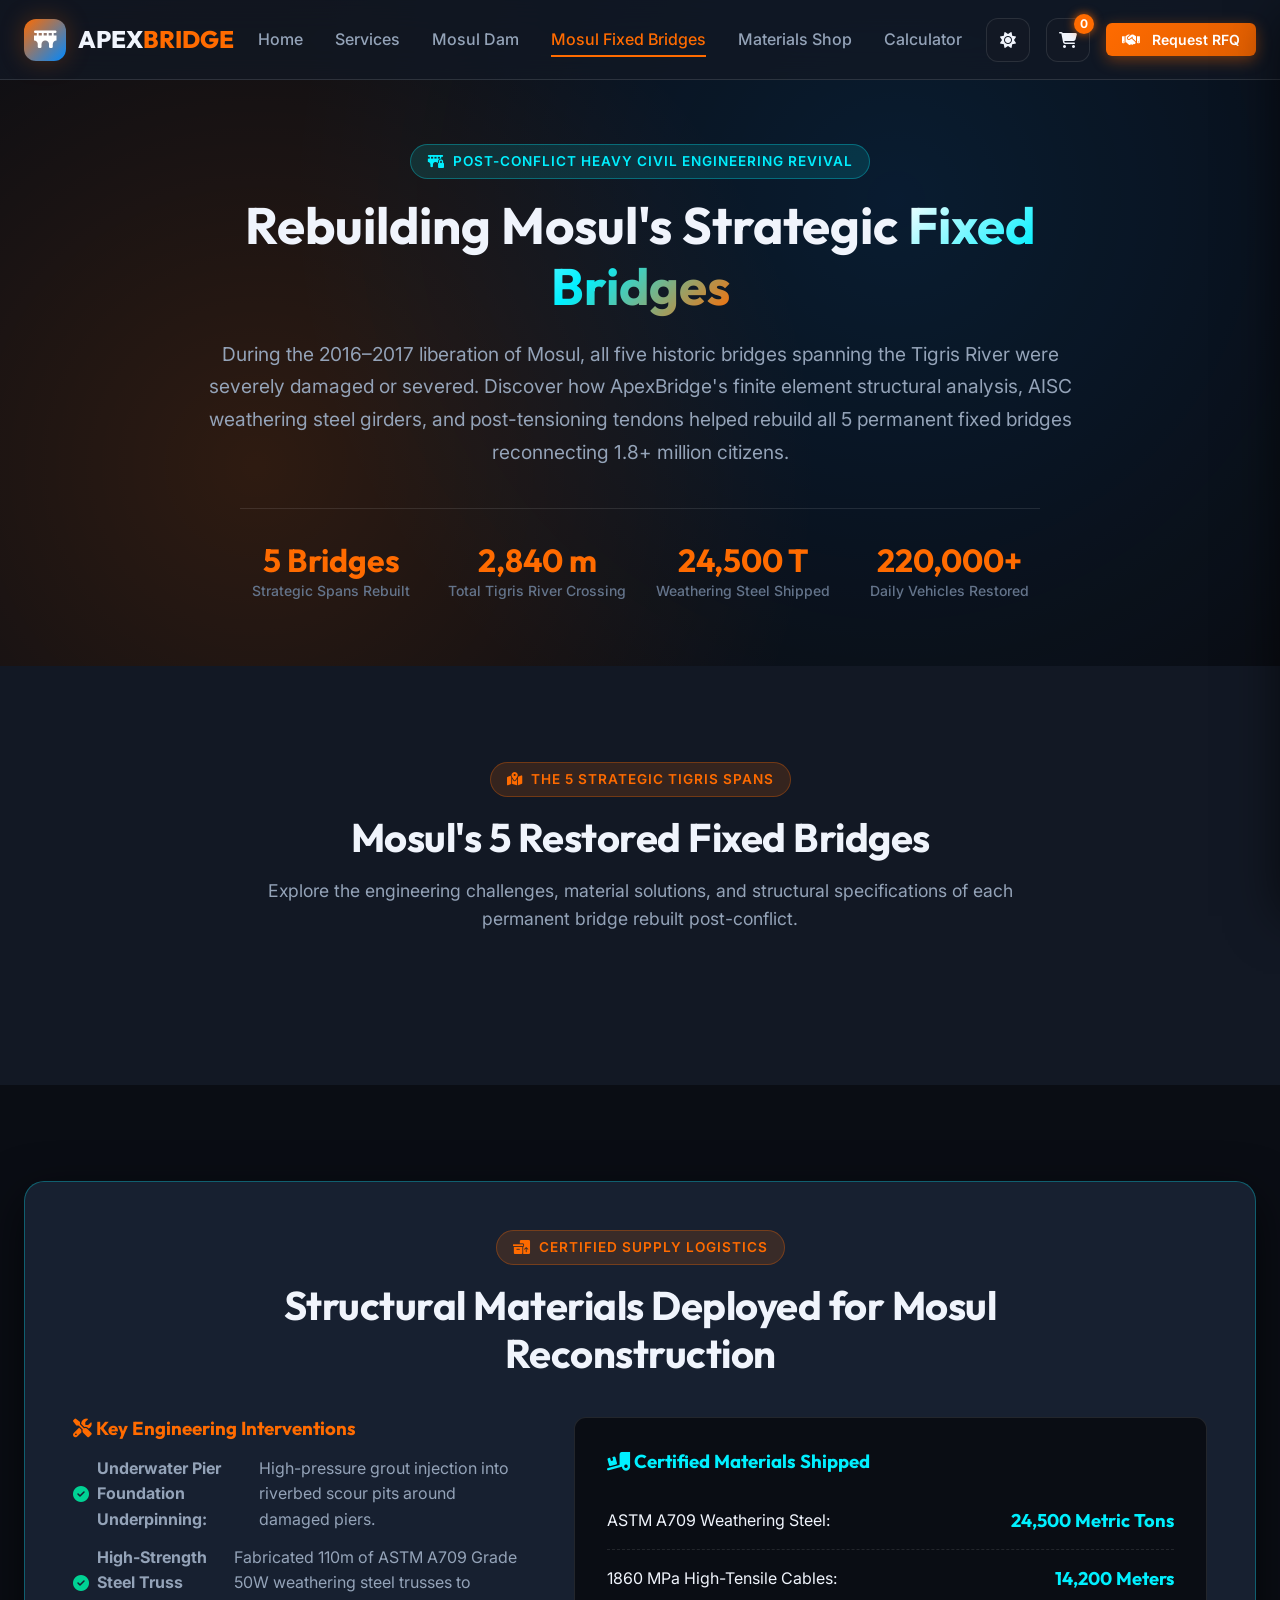
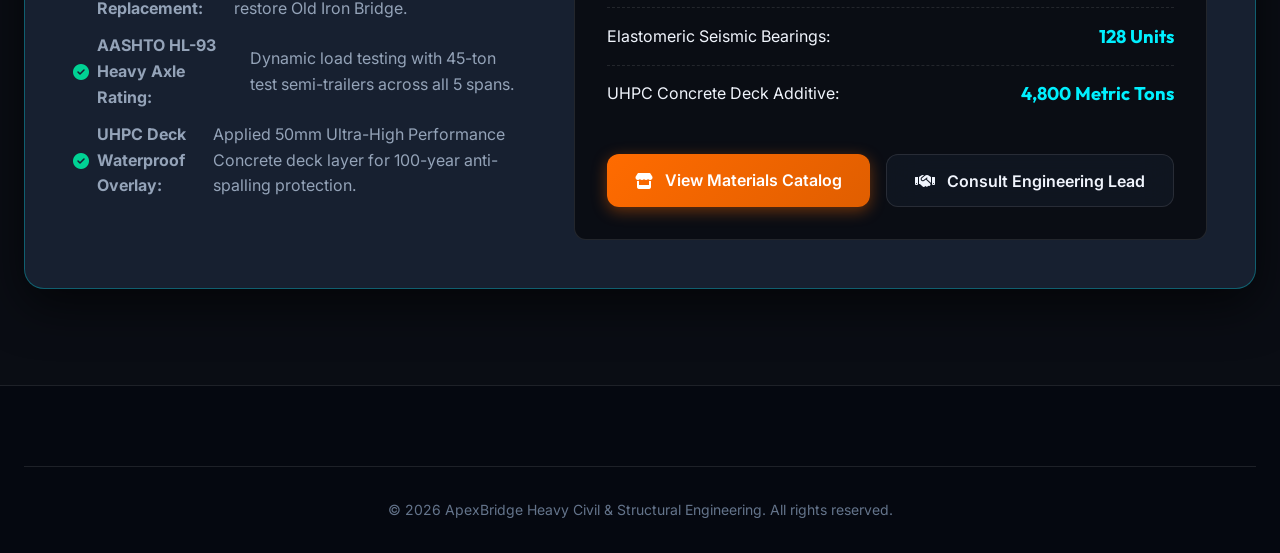
==== mosul-bridges.html @ e2b61c31 "feat: add dedicated Mosul Fixed Bridges reconstruction page detailing the revival of the 5 Tigris Ri" ====
<!DOCTYPE html>
<html lang="en" data-theme="dark">
<head>
  <meta charset="UTF-8">
  <meta name="viewport" content="width=device-width, initial-scale=1.0">
  <meta name="description" content="Rebuilding Mosul's Strategic Fixed Bridges - Detailed Case Study on the 5 Tigris River Bridges Restored Post-Conflict by ApexBridge Engineering.">
  <title>Mosul Fixed Bridges Reconstruction | ApexBridge Engineering</title>
  
  <!-- FontAwesome Icons & Google Fonts -->
  <link rel="stylesheet" href="https://cdnjs.cloudflare.com/ajax/libs/font-awesome/6.5.1/css/all.min.css">
  <link rel="stylesheet" href="css/styles.css">
</head>
<body>

  <!-- ==========================================================================
       Header & Navigation
       ========================================================================== -->
  <header class="header">
    <div class="container">
      <a href="index.html#home" class="logo">
        <div class="logo-icon"><i class="fa-solid fa-bridge"></i></div>
        <span>APEX<span style="color: var(--brand-orange);">BRIDGE</span></span>
      </a>

      <ul class="nav-menu">
        <li><a href="index.html#home" class="nav-link">Home</a></li>
        <li><a href="index.html#services" class="nav-link">Services</a></li>
        <li><a href="index.html#mosul-dam" class="nav-link">Mosul Dam</a></li>
        <li><a href="mosul-bridges.html" class="nav-link active">Mosul Fixed Bridges</a></li>
        <li><a href="index.html#shop" class="nav-link">Materials Shop</a></li>
        <li><a href="index.html#calculator" class="nav-link">Calculator</a></li>
      </ul>

      <div class="header-actions">
        <button id="themeToggleBtn" class="btn-icon" aria-label="Toggle Theme">
          <i class="fa-solid fa-sun"></i>
        </button>

        <button id="cartBtn" class="btn-icon cart-btn" aria-label="Shopping Cart">
          <i class="fa-solid fa-cart-shopping"></i>
          <span class="cart-badge">0</span>
        </button>

        <button class="btn btn-primary btn-sm" onclick="openConsultationModal('Mosul Bridges Reconstruction')">
          <i class="fa-solid fa-handshake"></i> Request RFQ
        </button>

        <button id="hamburgerBtn" class="hamburger-btn btn-icon" aria-label="Open Menu">
          <i class="fa-solid fa-bars"></i>
        </button>
      </div>
    </div>
  </header>

  <!-- Mobile Drawer Navigation -->
  <div id="mobileBackdrop" class="modal-backdrop" style="z-index: 2190;"></div>
  <div id="mobileNavDrawer" class="mobile-nav-drawer">
    <div style="display: flex; justify-content: space-between; align-items: center; margin-bottom: 2rem;">
      <a href="index.html#home" class="logo" style="font-size: 1.25rem;">
        <div class="logo-icon" style="width: 34px; height: 34px;"><i class="fa-solid fa-bridge"></i></div>
        <span>APEX<span style="color: var(--brand-orange);">BRIDGE</span></span>
      </a>
      <button id="closeMobileNavBtn" style="font-size: 1.25rem; color: var(--text-muted);"><i class="fa-solid fa-xmark"></i></button>
    </div>
    <ul style="list-style: none; display: flex; flex-direction: column; gap: 1.25rem;">
      <li><a href="index.html#home" class="mobile-nav-link">Home</a></li>
      <li><a href="mosul-bridges.html" class="mobile-nav-link" style="color: var(--brand-orange); font-weight: 700;">Mosul Fixed Bridges</a></li>
      <li><a href="index.html#services" class="mobile-nav-link">Engineering Services</a></li>
      <li><a href="index.html#shop" class="mobile-nav-link">Materials Shop</a></li>
    </ul>
  </div>

  <!-- ==========================================================================
       Hero Banner - Mosul Bridges Revival
       ========================================================================== -->
  <section class="hero" style="padding-bottom: 4rem;">
    <div class="container">
      <div style="max-width: 900px; margin: 0 auto; text-align: center;">
        <div class="section-tag" style="background: rgba(0, 240, 255, 0.12); color: var(--brand-cyan); border-color: rgba(0, 240, 255, 0.3);">
          <i class="fa-solid fa-bridge-lock"></i> POST-CONFLICT HEAVY CIVIL ENGINEERING REVIVAL
        </div>
        <h1 style="font-size: 3.2rem; margin-bottom: 1.25rem;">
          Rebuilding Mosul's Strategic <span class="text-gradient">Fixed Bridges</span>
        </h1>
        <p style="font-size: 1.2rem; color: var(--text-secondary); margin-bottom: 2.5rem; line-height: 1.7;">
          During the 2016–2017 liberation of Mosul, all five historic bridges spanning the Tigris River were severely damaged or severed. Discover how ApexBridge's finite element structural analysis, AISC weathering steel girders, and post-tensioning tendons helped rebuild all 5 permanent fixed bridges reconnecting 1.8+ million citizens.
        </p>

        <!-- Stats Counter Bar -->
        <div class="hero-stats" style="grid-template-columns: repeat(4, 1fr); max-width: 800px; margin: 0 auto;">
          <div class="stat-item">
            <h3>5 Bridges</h3>
            <p>Strategic Spans Rebuilt</p>
          </div>
          <div class="stat-item">
            <h3>2,840 m</h3>
            <p>Total Tigris River Crossing</p>
          </div>
          <div class="stat-item">
            <h3>24,500 T</h3>
            <p>Weathering Steel Shipped</p>
          </div>
          <div class="stat-item">
            <h3>220,000+</h3>
            <p>Daily Vehicles Restored</p>
          </div>
        </div>
      </div>
    </div>
  </section>

  <!-- ==========================================================================
       The 5 Mosul Bridges Interactive Showcase
       ========================================================================== -->
  <section class="services-section">
    <div class="container">
      <div class="section-header">
        <div class="section-tag"><i class="fa-solid fa-map-location-dot"></i> THE 5 STRATEGIC TIGRIS SPANS</div>
        <h2>Mosul's 5 Restored Fixed Bridges</h2>
        <p>Explore the engineering challenges, material solutions, and structural specifications of each permanent bridge rebuilt post-conflict.</p>
      </div>

      <div id="mosulBridgesList" class="services-grid" style="grid-template-columns: repeat(auto-fit, minmax(360px, 1fr)); gap: 2.5rem;">
        <!-- Rendered dynamically via script below -->
      </div>
    </div>
  </section>

  <!-- ==========================================================================
       Technical Engineering & Material Quantities
       ========================================================================== -->
  <section class="shop-section">
    <div class="container">
      <div class="calc-wrapper">
        <div class="section-header" style="margin-bottom: 2.5rem;">
          <div class="section-tag"><i class="fa-solid fa-boxes-packing"></i> CERTIFIED SUPPLY LOGISTICS</div>
          <h2>Structural Materials Deployed for Mosul Reconstruction</h2>
        </div>

        <div class="calc-grid">
          <div>
            <h3 style="color: var(--brand-orange); margin-bottom: 1rem;"><i class="fa-solid fa-screwdriver-wrench"></i> Key Engineering Interventions</h3>
            <ul class="service-deliverables" style="margin-bottom: 2rem;">
              <li style="font-size: 1rem; margin-bottom: 0.75rem;">
                <i class="fa-solid fa-circle-check"></i> <strong>Underwater Pier Foundation Underpinning:</strong> High-pressure grout injection into riverbed scour pits around damaged piers.
              </li>
              <li style="font-size: 1rem; margin-bottom: 0.75rem;">
                <i class="fa-solid fa-circle-check"></i> <strong>High-Strength Steel Truss Replacement:</strong> Fabricated 110m of ASTM A709 Grade 50W weathering steel trusses to restore Old Iron Bridge.
              </li>
              <li style="font-size: 1rem; margin-bottom: 0.75rem;">
                <i class="fa-solid fa-circle-check"></i> <strong>AASHTO HL-93 Heavy Axle Rating:</strong> Dynamic load testing with 45-ton test semi-trailers across all 5 spans.
              </li>
              <li style="font-size: 1rem; margin-bottom: 0.75rem;">
                <i class="fa-solid fa-circle-check"></i> <strong>UHPC Deck Waterproof Overlay:</strong> Applied 50mm Ultra-High Performance Concrete deck layer for 100-year anti-spalling protection.
              </li>
            </ul>
          </div>

          <div class="calc-results-card">
            <div>
              <h3 style="color: var(--brand-cyan); margin-bottom: 1.25rem;"><i class="fa-solid fa-truck-ramp-box"></i> Certified Materials Shipped</h3>
              <div class="calc-metric-row">
                <span>ASTM A709 Weathering Steel:</span>
                <span class="calc-metric-val">24,500 Metric Tons</span>
              </div>
              <div class="calc-metric-row">
                <span>1860 MPa High-Tensile Cables:</span>
                <span class="calc-metric-val">14,200 Meters</span>
              </div>
              <div class="calc-metric-row">
                <span>Elastomeric Seismic Bearings:</span>
                <span class="calc-metric-val">128 Units</span>
              </div>
              <div class="calc-metric-row">
                <span>UHPC Concrete Deck Additive:</span>
                <span class="calc-metric-val">4,800 Metric Tons</span>
              </div>
            </div>

            <div style="margin-top: 2rem; display: flex; gap: 1rem;">
              <a href="index.html#shop" class="btn btn-primary" style="flex: 1;">
                <i class="fa-solid fa-store"></i> View Materials Catalog
              </a>
              <button class="btn btn-secondary" onclick="openConsultationModal('Mosul Bridges Case Study')">
                <i class="fa-solid fa-handshake"></i> Consult Engineering Lead
              </button>
            </div>
          </div>
        </div>
      </div>
    </div>
  </section>

  <!-- Footer -->
  <footer class="footer">
    <div class="container">
      <div class="footer-bottom">
        <p>&copy; 2026 ApexBridge Heavy Civil & Structural Engineering. All rights reserved.</p>
      </div>
    </div>
  </footer>

  <!-- Global Modal Backdrop Container -->
  <div id="modalBackdrop" class="modal-backdrop">
    <div id="modalContent" class="modal-box"></div>
  </div>

  <!-- Cart Slide-Over Drawer -->
  <div id="cartBackdrop" class="modal-backdrop" style="z-index: 2090;"></div>
  <div id="cartDrawer" class="cart-drawer">
    <div class="cart-header">
      <h3 style="font-size: 1.25rem; font-weight: 700;"><i class="fa-solid fa-cart-shopping" style="color: var(--brand-orange); margin-right: 0.5rem;"></i> Procurement Cart</h3>
      <button id="closeCartBtn" style="font-size: 1.25rem; color: var(--text-muted);"><i class="fa-solid fa-xmark"></i></button>
    </div>
    <div id="cartItemsList" class="cart-items-list"></div>
    <div class="cart-footer">
      <div style="display: flex; justify-content: space-between; margin-bottom: 0.5rem;">
        <span>Subtotal:</span>
        <strong id="cartSubtotal">$0.00</strong>
      </div>
      <div style="display: flex; justify-content: space-between; margin-bottom: 1rem; color: var(--brand-orange); font-weight: 800; font-size: 1.15rem;">
        <span>Total Estimate:</span>
        <strong id="cartTotal">$0.00</strong>
      </div>
      <button class="btn btn-primary" style="width: 100%;" onclick="openCheckoutModal()">Proceed to Procurement Checkout</button>
    </div>
  </div>

  <!-- Scripts -->
  <script src="js/data.js"></script>
  <script src="js/app.js"></script>
  <script src="js/shop.js"></script>

  <script>
    document.addEventListener('DOMContentLoaded', () => {
      renderMosul5Bridges();
    });

    function renderMosul5Bridges() {
      const container = document.getElementById('mosulBridgesList');
      if (!container || !APEX_DATA.mosulBridgesReconstruction) return;

      const bridges = APEX_DATA.mosulBridgesReconstruction.bridges;

      container.innerHTML = bridges.map(b => `
        <div class="product-card" style="height: 100%;">
          <div class="product-img-wrapper" style="height: 220px;">
            <img src="${b.image}" alt="${b.name}">
            <span class="product-badge" style="background: rgba(0, 210, 148, 0.85); color: #000; border-color: var(--brand-teal);">
              <i class="fa-solid fa-circle-check"></i> ${b.status}
            </span>
          </div>
          <div class="product-body" style="padding: 1.75rem;">
            <div style="display: flex; justify-content: space-between; align-items: center; margin-bottom: 0.5rem;">
              <span class="product-grade" style="font-size: 0.85rem;">${b.number} | Built ${b.builtOriginal} &rarr; Rebuilt ${b.rebuiltYear}</span>
              <span style="font-weight: 700; color: var(--brand-cyan); font-size: 0.9rem;">${b.length}</span>
            </div>
            <h3 style="font-size: 1.3rem; margin-bottom: 0.5rem; line-height: 1.3;">${b.name}</h3>
            <p style="font-size: 0.85rem; color: var(--brand-orange); font-weight: 600; margin-bottom: 1rem;">${b.type}</p>
            <p style="color: var(--text-secondary); font-size: 0.92rem; margin-bottom: 1.5rem; flex-grow: 1;">${b.description}</p>
            
            <div style="background: var(--bg-primary); padding: 1rem; border-radius: var(--radius-md); border: 1px solid var(--border-color); font-size: 0.85rem; margin-bottom: 1.25rem;">
              <strong style="color: var(--text-primary); display: block; margin-bottom: 0.5rem;"><i class="fa-solid fa-microchip" style="color: var(--brand-teal);"></i> Structural Engineering Specs:</strong>
              <ul style="list-style: none; padding-left: 0.5rem;">
                ${b.engineeringSpecs.map(s => `<li style="margin-bottom: 0.3rem; color: var(--text-secondary);">&bull; ${s}</li>`).join('')}
              </ul>
            </div>

            <button class="btn btn-secondary btn-sm" style="width: 100%;" onclick="openConsultationModal('${b.name} Technical Specs')">
              <i class="fa-solid fa-file-contract"></i> Request Bridge Engineering Blueprint
            </button>
          </div>
        </div>
      `).join('');
    }
  </script>

</body>
</html>
---- css/styles.css ----
/* ==========================================================================
   ApexBridge Engineering & Materials - Main Design System & CSS Stylesheet
   ========================================================================== */

@import url('https://fonts.googleapis.com/css2?family=Inter:wght@300;400;500;600;700&family=Outfit:wght@400;500;600;700;800;900&display=swap');

:root {
  /* Dark Theme Variables (Default) */
  --bg-primary: #0a0d14;
  --bg-surface: #121824;
  --bg-card: #172030;
  --bg-card-hover: #1e2a3f;
  --bg-input: #0f1420;
  
  --text-primary: #f0f4fc;
  --text-secondary: #94a3b8;
  --text-muted: #64748b;
  
  --brand-orange: #ff6b00;
  --brand-orange-hover: #e05e00;
  --brand-orange-light: rgba(255, 107, 0, 0.15);
  
  --brand-blue: #0088ff;
  --brand-blue-hover: #0070d6;
  --brand-blue-light: rgba(0, 136, 255, 0.15);
  
  --brand-cyan: #00f0ff;
  --brand-teal: #00d294;
  --brand-danger: #ef4444;
  --brand-warning: #f59e0b;
  
  --border-color: rgba(255, 255, 255, 0.1);
  --border-color-highlight: rgba(0, 240, 255, 0.3);
  
  --glass-bg: rgba(18, 24, 36, 0.75);
  --glass-border: rgba(255, 255, 255, 0.12);
  --glass-blur: blur(16px);
  
  --shadow-sm: 0 2px 8px rgba(0, 0, 0, 0.3);
  --shadow-md: 0 8px 24px rgba(0, 0, 0, 0.4);
  --shadow-lg: 0 16px 48px rgba(0, 0, 0, 0.6);
  --shadow-glow: 0 0 25px rgba(255, 107, 0, 0.25);
  --shadow-glow-cyan: 0 0 25px rgba(0, 240, 255, 0.25);
  
  --radius-sm: 6px;
  --radius-md: 12px;
  --radius-lg: 20px;
  --radius-full: 9999px;
  
  --font-heading: 'Outfit', -apple-system, BlinkMacSystemFont, sans-serif;
  --font-body: 'Inter', -apple-system, BlinkMacSystemFont, sans-serif;
  
  --header-height: 80px;
  --transition-fast: 0.2s cubic-bezier(0.4, 0, 0.2, 1);
  --transition-normal: 0.3s cubic-bezier(0.4, 0, 0.2, 1);
}

[data-theme="light"] {
  --bg-primary: #f8fafc;
  --bg-surface: #ffffff;
  --bg-card: #f1f5f9;
  --bg-card-hover: #e2e8f0;
  --bg-input: #ffffff;
  
  --text-primary: #0f172a;
  --text-secondary: #475569;
  --text-muted: #94a3b8;
  
  --border-color: rgba(15, 23, 42, 0.12);
  --border-color-highlight: rgba(0, 136, 255, 0.4);
  
  --glass-bg: rgba(255, 255, 255, 0.85);
  --glass-border: rgba(15, 23, 42, 0.15);
  
  --shadow-sm: 0 2px 8px rgba(15, 23, 42, 0.06);
  --shadow-md: 0 8px 24px rgba(15, 23, 42, 0.08);
  --shadow-lg: 0 16px 48px rgba(15, 23, 42, 0.12);
}

/* ==========================================================================
   Global Reset & Base Styles
   ========================================================================== */

*, *::before, *::after {
  box-sizing: border-box;
  margin: 0;
  padding: 0;
}

html {
  scroll-behavior: smooth;
  font-size: 16px;
}

body {
  font-family: var(--font-body);
  background-color: var(--bg-primary);
  color: var(--text-primary);
  line-height: 1.6;
  overflow-x: hidden;
  transition: background-color var(--transition-normal), color var(--transition-normal);
}

a {
  color: inherit;
  text-decoration: none;
}

button, input, select, textarea {
  font-family: inherit;
  font-size: inherit;
  color: inherit;
  border: none;
  outline: none;
  background: none;
}

button {
  cursor: pointer;
}

img {
  max-width: 100%;
  height: auto;
  display: block;
}

.container {
  width: 100%;
  max-width: 1280px;
  margin: 0 auto;
  padding: 0 1.5rem;
}

/* ==========================================================================
   Typography & Utility Classes
   ========================================================================== */

h1, h2, h3, h4, h5, h6 {
  font-family: var(--font-heading);
  font-weight: 700;
  line-height: 1.2;
  color: var(--text-primary);
}

.text-gradient {
  background: linear-gradient(135deg, #ffffff 0%, var(--brand-cyan) 50%, var(--brand-orange) 100%);
  -webkit-background-clip: text;
  -webkit-text-fill-color: transparent;
}

.text-orange { color: var(--brand-orange); }
.text-blue { color: var(--brand-blue); }
.text-cyan { color: var(--brand-cyan); }
.text-muted { color: var(--text-muted); }

.section-tag {
  display: inline-flex;
  align-items: center;
  gap: 0.5rem;
  padding: 0.35rem 1rem;
  border-radius: var(--radius-full);
  background: var(--brand-orange-light);
  color: var(--brand-orange);
  font-size: 0.85rem;
  font-weight: 600;
  text-transform: uppercase;
  letter-spacing: 1px;
  border: 1px solid rgba(255, 107, 0, 0.3);
  margin-bottom: 1rem;
}

.section-header {
  text-align: center;
  max-width: 750px;
  margin: 0 auto 3.5rem auto;
}

.section-header h2 {
  font-size: 2.5rem;
  margin-bottom: 1rem;
  letter-spacing: -0.5px;
}

.section-header p {
  color: var(--text-secondary);
  font-size: 1.1rem;
}

/* Buttons */
.btn {
  display: inline-flex;
  align-items: center;
  justify-content: center;
  gap: 0.75rem;
  padding: 0.85rem 1.75rem;
  border-radius: var(--radius-md);
  font-weight: 600;
  font-size: 1rem;
  transition: all var(--transition-fast);
  white-space: nowrap;
}

.btn-primary {
  background: linear-gradient(135deg, var(--brand-orange) 0%, #e05e00 100%);
  color: #ffffff;
  box-shadow: 0 4px 15px rgba(255, 107, 0, 0.4);
}

.btn-primary:hover {
  transform: translateY(-2px);
  box-shadow: 0 8px 25px rgba(255, 107, 0, 0.6);
}

.btn-secondary {
  background: var(--glass-bg);
  border: 1px solid var(--border-color);
  color: var(--text-primary);
  backdrop-filter: var(--glass-blur);
}

.btn-secondary:hover {
  border-color: var(--brand-cyan);
  color: var(--brand-cyan);
  transform: translateY(-2px);
}

.btn-outline-orange {
  border: 2px solid var(--brand-orange);
  color: var(--brand-orange);
  background: transparent;
}

.btn-outline-orange:hover {
  background: var(--brand-orange);
  color: #ffffff;
  box-shadow: var(--shadow-glow);
}

.btn-sm {
  padding: 0.5rem 1rem;
  font-size: 0.875rem;
  border-radius: var(--radius-sm);
}

.btn-icon {
  width: 44px;
  height: 44px;
  padding: 0;
  border-radius: var(--radius-md);
  display: inline-flex;
  align-items: center;
  justify-content: center;
  background: var(--bg-surface);
  border: 1px solid var(--border-color);
  color: var(--text-primary);
  transition: all var(--transition-fast);
}

.btn-icon:hover {
  border-color: var(--brand-orange);
  color: var(--brand-orange);
}

/* ==========================================================================
   Header & Navigation
   ========================================================================== */

.header {
  position: fixed;
  top: 0;
  left: 0;
  width: 100%;
  height: var(--header-height);
  z-index: 1000;
  background: var(--glass-bg);
  backdrop-filter: var(--glass-blur);
  border-bottom: 1px solid var(--glass-border);
  transition: background var(--transition-normal);
}

.header .container {
  display: flex;
  align-items: center;
  justify-content: space-between;
  height: 100%;
}

.logo {
  display: flex;
  align-items: center;
  gap: 0.75rem;
  font-family: var(--font-heading);
  font-weight: 800;
  font-size: 1.5rem;
  color: var(--text-primary);
}

.logo-icon {
  width: 42px;
  height: 42px;
  background: linear-gradient(135deg, var(--brand-orange) 0%, var(--brand-blue) 100%);
  border-radius: var(--radius-md);
  display: flex;
  align-items: center;
  justify-content: center;
  color: #ffffff;
  font-size: 1.25rem;
  box-shadow: var(--shadow-glow);
}

.nav-menu {
  display: flex;
  align-items: center;
  gap: 2rem;
  list-style: none;
}

.nav-link {
  font-weight: 500;
  color: var(--text-secondary);
  transition: color var(--transition-fast);
  position: relative;
  padding: 0.5rem 0;
}

.nav-link:hover, .nav-link.active {
  color: var(--brand-orange);
}

.nav-link::after {
  content: '';
  position: absolute;
  bottom: 0;
  left: 0;
  width: 0;
  height: 2px;
  background: var(--brand-orange);
  transition: width var(--transition-fast);
}

.nav-link:hover::after, .nav-link.active::after {
  width: 100%;
}

.header-actions {
  display: flex;
  align-items: center;
  gap: 1rem;
}

.cart-btn {
  position: relative;
}

.cart-badge {
  position: absolute;
  top: -5px;
  right: -5px;
  background: var(--brand-orange);
  color: #ffffff;
  font-size: 0.75rem;
  font-weight: 700;
  width: 20px;
  height: 20px;
  border-radius: 50%;
  display: flex;
  align-items: center;
  justify-content: center;
  box-shadow: 0 0 10px rgba(255, 107, 0, 0.8);
}

.hamburger-btn {
  display: none;
  font-size: 1.5rem;
}

/* ==========================================================================
   Hero Section
   ========================================================================== */

.hero {
  padding-top: calc(var(--header-height) + 4rem);
  padding-bottom: 6rem;
  position: relative;
  overflow: hidden;
  background: radial-gradient(circle at 70% 30%, rgba(0, 136, 255, 0.12) 0%, transparent 60%),
              radial-gradient(circle at 20% 70%, rgba(255, 107, 0, 0.15) 0%, transparent 50%);
}

.hero-grid {
  display: grid;
  grid-template-columns: 1fr 1fr;
  gap: 3.5rem;
  align-items: center;
}

.hero-content h1 {
  font-size: 3.5rem;
  letter-spacing: -1px;
  margin-bottom: 1.5rem;
}

.hero-content p {
  font-size: 1.2rem;
  color: var(--text-secondary);
  margin-bottom: 2.5rem;
}

.hero-buttons {
  display: flex;
  align-items: center;
  gap: 1.25rem;
  flex-wrap: wrap;
  margin-bottom: 3rem;
}

.hero-stats {
  display: grid;
  grid-template-columns: repeat(4, 1fr);
  gap: 1.5rem;
  padding-top: 2rem;
  border-top: 1px solid var(--border-color);
}

.stat-item h3 {
  font-size: 2rem;
  color: var(--brand-orange);
}

.stat-item p {
  font-size: 0.875rem;
  color: var(--text-muted);
  font-weight: 500;
}

.hero-visual {
  position: relative;
}

.hero-card-preview {
  background: var(--bg-surface);
  border: 1px solid var(--border-color-highlight);
  border-radius: var(--radius-lg);
  padding: 1.5rem;
  box-shadow: var(--shadow-lg), var(--shadow-glow-cyan);
  position: relative;
  overflow: hidden;
}

.hero-card-img {
  width: 100%;
  height: 320px;
  object-fit: cover;
  border-radius: var(--radius-md);
  margin-bottom: 1.5rem;
}

.hero-badge-float {
  position: absolute;
  bottom: 2rem;
  left: 2rem;
  background: var(--glass-bg);
  backdrop-filter: var(--glass-blur);
  border: 1px solid var(--glass-border);
  padding: 1rem 1.25rem;
  border-radius: var(--radius-md);
  display: flex;
  align-items: center;
  gap: 1rem;
  box-shadow: var(--shadow-md);
}

.hero-badge-icon {
  width: 40px;
  height: 40px;
  background: var(--brand-teal);
  border-radius: 50%;
  display: flex;
  align-items: center;
  justify-content: center;
  color: #000;
  font-size: 1.1rem;
}

/* ==========================================================================
   Services Section
   ========================================================================== */

.services-section {
  padding: 6rem 0;
  background: var(--bg-surface);
  position: relative;
}

.services-grid {
  display: grid;
  grid-template-columns: repeat(auto-fit, minmax(350px, 1fr));
  gap: 2rem;
}

.service-card {
  background: var(--bg-card);
  border: 1px solid var(--border-color);
  border-radius: var(--radius-lg);
  padding: 2.25rem;
  transition: all var(--transition-normal);
  display: flex;
  flex-direction: column;
  height: 100%;
}

.service-card:hover {
  transform: translateY(-8px);
  border-color: var(--brand-orange);
  box-shadow: var(--shadow-md), var(--shadow-glow);
  background: var(--bg-card-hover);
}

.service-icon {
  width: 60px;
  height: 60px;
  background: var(--brand-orange-light);
  color: var(--brand-orange);
  border-radius: var(--radius-md);
  display: flex;
  align-items: center;
  justify-content: center;
  font-size: 1.75rem;
  margin-bottom: 1.5rem;
  border: 1px solid rgba(255, 107, 0, 0.3);
}

.service-card h3 {
  font-size: 1.35rem;
  margin-bottom: 1rem;
}

.service-card p {
  color: var(--text-secondary);
  margin-bottom: 1.5rem;
  flex-grow: 1;
}

.service-deliverables {
  list-style: none;
  margin-bottom: 1.75rem;
}

.service-deliverables li {
  font-size: 0.9rem;
  color: var(--text-secondary);
  display: flex;
  align-items: center;
  gap: 0.5rem;
  margin-bottom: 0.5rem;
}

.service-deliverables i {
  color: var(--brand-teal);
}

/* ==========================================================================
   Materials Shop Section
   ========================================================================== */

.shop-section {
  padding: 6rem 0;
  background: var(--bg-primary);
}

.shop-controls {
  display: flex;
  align-items: center;
  justify-content: space-between;
  gap: 1.5rem;
  margin-bottom: 2.5rem;
  flex-wrap: wrap;
}

.shop-filters {
  display: flex;
  align-items: center;
  gap: 0.75rem;
  flex-wrap: wrap;
}

.filter-btn {
  padding: 0.6rem 1.25rem;
  border-radius: var(--radius-full);
  background: var(--bg-surface);
  border: 1px solid var(--border-color);
  color: var(--text-secondary);
  font-size: 0.9rem;
  font-weight: 500;
  transition: all var(--transition-fast);
}

.filter-btn:hover, .filter-btn.active {
  background: var(--brand-orange);
  color: #ffffff;
  border-color: var(--brand-orange);
  box-shadow: 0 4px 12px rgba(255, 107, 0, 0.3);
}

.shop-search-bar {
  display: flex;
  align-items: center;
  background: var(--bg-surface);
  border: 1px solid var(--border-color);
  border-radius: var(--radius-md);
  padding: 0.5rem 1rem;
  width: 100%;
  max-width: 320px;
}

.shop-search-bar i {
  color: var(--text-muted);
  margin-right: 0.75rem;
}

.shop-search-bar input {
  width: 100%;
  color: var(--text-primary);
}

.products-grid {
  display: grid;
  grid-template-columns: repeat(auto-fill, minmax(290px, 1fr));
  gap: 2rem;
}

.product-card {
  background: var(--bg-surface);
  border: 1px solid var(--border-color);
  border-radius: var(--radius-lg);
  overflow: hidden;
  transition: all var(--transition-normal);
  display: flex;
  flex-direction: column;
}

.product-card:hover {
  transform: translateY(-6px);
  border-color: var(--brand-blue);
  box-shadow: var(--shadow-md), var(--shadow-glow-cyan);
}

.product-img-wrapper {
  position: relative;
  height: 200px;
  overflow: hidden;
}

.product-img-wrapper img {
  width: 100%;
  height: 100%;
  object-fit: cover;
  transition: transform var(--transition-normal);
}

.product-card:hover .product-img-wrapper img {
  transform: scale(1.08);
}

.product-badge {
  position: absolute;
  top: 1rem;
  left: 1rem;
  background: rgba(10, 13, 20, 0.85);
  backdrop-filter: var(--glass-blur);
  padding: 0.35rem 0.75rem;
  border-radius: var(--radius-sm);
  font-size: 0.75rem;
  font-weight: 700;
  color: var(--brand-cyan);
  border: 1px solid rgba(0, 240, 255, 0.4);
}

.product-body {
  padding: 1.5rem;
  display: flex;
  flex-direction: column;
  flex-grow: 1;
}

.product-grade {
  font-size: 0.8rem;
  color: var(--brand-orange);
  font-weight: 600;
  text-transform: uppercase;
  margin-bottom: 0.5rem;
}

.product-title {
  font-size: 1.15rem;
  margin-bottom: 0.75rem;
  line-height: 1.3;
}

.product-meta {
  display: flex;
  align-items: center;
  justify-content: space-between;
  font-size: 0.85rem;
  color: var(--text-muted);
  margin-bottom: 1.25rem;
  padding-bottom: 1rem;
  border-bottom: 1px solid var(--border-color);
}

.product-price-row {
  display: flex;
  align-items: center;
  justify-content: space-between;
  margin-top: auto;
}

.product-price {
  font-size: 1.35rem;
  font-weight: 800;
  font-family: var(--font-heading);
  color: var(--text-primary);
}

.product-price span {
  font-size: 0.85rem;
  font-weight: 400;
  color: var(--text-muted);
}

/* ==========================================================================
   Engineering Calculator Section
   ========================================================================== */

.calc-section {
  padding: 6rem 0;
  background: var(--bg-surface);
  border-top: 1px solid var(--border-color);
}

.calc-wrapper {
  background: var(--bg-card);
  border: 1px solid var(--border-color-highlight);
  border-radius: var(--radius-lg);
  padding: 3rem;
  box-shadow: var(--shadow-lg);
}

.calc-grid {
  display: grid;
  grid-template-columns: 1fr 1fr;
  gap: 3rem;
}

.form-group {
  margin-bottom: 1.5rem;
}

.form-group label {
  display: block;
  font-weight: 600;
  font-size: 0.95rem;
  margin-bottom: 0.5rem;
  color: var(--text-primary);
}

.form-control {
  width: 100%;
  padding: 0.85rem 1.25rem;
  background: var(--bg-input);
  border: 1px solid var(--border-color);
  border-radius: var(--radius-md);
  color: var(--text-primary);
  transition: border-color var(--transition-fast);
}

.form-control:focus {
  border-color: var(--brand-orange);
  box-shadow: 0 0 0 3px var(--brand-orange-light);
}

.calc-results-card {
  background: var(--bg-primary);
  border: 1px solid var(--border-color);
  border-radius: var(--radius-md);
  padding: 2rem;
  display: flex;
  flex-direction: column;
  justify-content: space-between;
}

.calc-metric-row {
  display: flex;
  align-items: center;
  justify-content: space-between;
  padding: 0.85rem 0;
  border-bottom: 1px dashed var(--border-color);
}

.calc-metric-row:last-child {
  border-bottom: none;
}

.calc-metric-val {
  font-weight: 700;
  font-family: var(--font-heading);
  font-size: 1.15rem;
  color: var(--brand-cyan);
}

/* ==========================================================================
   Bridge Simulator (Mini-Game) Section
   ========================================================================== */

.sim-section {
  padding: 6rem 0;
  background: var(--bg-primary);
}

.sim-container {
  background: var(--bg-surface);
  border: 1px solid var(--border-color-highlight);
  border-radius: var(--radius-lg);
  padding: 2rem;
  box-shadow: var(--shadow-lg), var(--shadow-glow);
}

.sim-header-bar {
  display: flex;
  align-items: center;
  justify-content: space-between;
  margin-bottom: 1.5rem;
  flex-wrap: wrap;
  gap: 1rem;
}

.sim-controls-top {
  display: flex;
  align-items: center;
  gap: 1rem;
}

.sim-canvas-wrapper {
  position: relative;
  width: 100%;
  background: #060911;
  border-radius: var(--radius-md);
  border: 2px solid var(--border-color);
  overflow: hidden;
  margin-bottom: 1.5rem;
}

#bridgeCanvas {
  display: block;
  width: 100%;
  height: 480px;
  background: radial-gradient(circle at 50% 20%, #0d1527 0%, #050810 100%);
  cursor: crosshair;
}

.sim-hud {
  position: absolute;
  top: 1rem;
  left: 1rem;
  right: 1rem;
  display: flex;
  align-items: center;
  justify-content: space-between;
  pointer-events: none;
}

.sim-hud-badge {
  background: rgba(10, 13, 20, 0.85);
  backdrop-filter: var(--glass-blur);
  border: 1px solid var(--glass-border);
  padding: 0.5rem 1rem;
  border-radius: var(--radius-sm);
  font-size: 0.9rem;
  font-weight: 700;
  display: flex;
  align-items: center;
  gap: 0.5rem;
}

.sim-controls-bottom {
  display: flex;
  align-items: center;
  justify-content: space-between;
  gap: 1rem;
  flex-wrap: wrap;
}

.mobile-game-pad {
  display: flex;
  align-items: center;
  gap: 0.75rem;
}

.game-btn {
  width: 50px;
  height: 50px;
  border-radius: 50%;
  background: var(--brand-orange);
  color: #fff;
  font-size: 1.25rem;
  display: flex;
  align-items: center;
  justify-content: center;
  box-shadow: 0 4px 12px rgba(255, 107, 0, 0.4);
}

.game-btn:active {
  transform: scale(0.92);
}

/* ==========================================================================
   Portfolio Section
   ========================================================================== */

.portfolio-section {
  padding: 6rem 0;
  background: var(--bg-surface);
}

.portfolio-grid {
  display: grid;
  grid-template-columns: repeat(auto-fit, minmax(360px, 1fr));
  gap: 2rem;
}

.portfolio-card {
  background: var(--bg-card);
  border: 1px solid var(--border-color);
  border-radius: var(--radius-lg);
  overflow: hidden;
  transition: all var(--transition-normal);
}

.portfolio-card:hover {
  transform: translateY(-8px);
  border-color: var(--brand-orange);
  box-shadow: var(--shadow-lg);
}

.portfolio-img {
  height: 240px;
  width: 100%;
  object-fit: cover;
}

.portfolio-content {
  padding: 2rem;
}

.portfolio-content h3 {
  font-size: 1.35rem;
  margin-bottom: 0.75rem;
}

/* ==========================================================================
   Modals & Slide-over Drawer
   ========================================================================== */

.modal-backdrop {
  position: fixed;
  top: 0;
  left: 0;
  width: 100%;
  height: 100%;
  background: rgba(5, 8, 15, 0.85);
  backdrop-filter: var(--glass-blur);
  z-index: 2000;
  display: flex;
  align-items: center;
  justify-content: center;
  opacity: 0;
  pointer-events: none;
  transition: opacity var(--transition-fast);
  padding: 1.5rem;
}

.modal-backdrop.active {
  opacity: 1;
  pointer-events: auto;
}

.modal-box {
  background: var(--bg-surface);
  border: 1px solid var(--border-color-highlight);
  border-radius: var(--radius-lg);
  max-width: 600px;
  width: 100%;
  max-height: 90vh;
  overflow-y: auto;
  padding: 2.5rem;
  position: relative;
  box-shadow: var(--shadow-lg), var(--shadow-glow);
  transform: translateY(20px);
  transition: transform var(--transition-fast);
}

.modal-backdrop.active .modal-box {
  transform: translateY(0);
}

.modal-close {
  position: absolute;
  top: 1.5rem;
  right: 1.5rem;
  font-size: 1.25rem;
  color: var(--text-muted);
}

.modal-close:hover {
  color: var(--brand-orange);
}

/* Cart Drawer */
.cart-drawer {
  position: fixed;
  top: 0;
  right: 0;
  width: 100%;
  max-width: 440px;
  height: 100%;
  background: var(--bg-surface);
  border-left: 1px solid var(--border-color-highlight);
  z-index: 2100;
  box-shadow: var(--shadow-lg);
  transform: translateX(100%);
  transition: transform var(--transition-normal);
  display: flex;
  flex-direction: column;
}

.cart-drawer.active {
  transform: translateX(0);
}

.cart-header {
  padding: 1.75rem;
  border-bottom: 1px solid var(--border-color);
  display: flex;
  align-items: center;
  justify-content: space-between;
}

.cart-items-list {
  flex-grow: 1;
  overflow-y: auto;
  padding: 1.5rem;
}

.cart-item {
  display: flex;
  align-items: center;
  gap: 1rem;
  margin-bottom: 1.25rem;
  padding-bottom: 1.25rem;
  border-bottom: 1px solid var(--border-color);
}

.cart-item img {
  width: 70px;
  height: 70px;
  object-fit: cover;
  border-radius: var(--radius-sm);
}

.cart-item-details {
  flex-grow: 1;
}

.cart-footer {
  padding: 1.75rem;
  border-top: 1px solid var(--border-color);
  background: var(--bg-card);
}

/* Notification Toasts */
.toast-container {
  position: fixed;
  bottom: 2rem;
  right: 2rem;
  z-index: 3000;
  display: flex;
  flex-direction: column;
  gap: 0.75rem;
}

.toast {
  background: var(--bg-surface);
  border: 1px solid var(--brand-orange);
  color: var(--text-primary);
  padding: 1rem 1.5rem;
  border-radius: var(--radius-md);
  box-shadow: var(--shadow-lg), var(--shadow-glow);
  display: flex;
  align-items: center;
  gap: 0.75rem;
  animation: slideInRight 0.3s ease;
}

@keyframes slideInRight {
  from { transform: translateX(100%); opacity: 0; }
  to { transform: translateX(0); opacity: 1; }
}

/* Mobile Drawer Menu */
.mobile-nav-drawer {
  position: fixed;
  top: 0;
  left: 0;
  width: 280px;
  height: 100%;
  background: var(--bg-surface);
  border-right: 1px solid var(--border-color);
  z-index: 2200;
  padding: 2rem 1.5rem;
  transform: translateX(-100%);
  transition: transform var(--transition-normal);
}

.mobile-nav-drawer.active {
  transform: translateX(0);
}

/* Footer */
.footer {
  background: #050810;
  border-top: 1px solid var(--border-color);
  padding: 5rem 0 2rem 0;
  color: var(--text-secondary);
}

.footer-grid {
  display: grid;
  grid-template-columns: 2fr repeat(3, 1fr);
  gap: 3rem;
  margin-bottom: 4rem;
}

.footer-col h4 {
  margin-bottom: 1.5rem;
  color: var(--text-primary);
}

.footer-links {
  list-style: none;
}

.footer-links li {
  margin-bottom: 0.75rem;
}

.footer-links a:hover {
  color: var(--brand-orange);
}

.footer-bottom {
  text-align: center;
  padding-top: 2rem;
  border-top: 1px solid var(--border-color);
  font-size: 0.875rem;
  color: var(--text-muted);
}

/* Responsive Media Queries */
@media (max-width: 992px) {
  .hero-grid, .calc-grid {
    grid-template-columns: 1fr;
  }
  .nav-menu {
    display: none;
  }
  .hamburger-btn {
    display: block;
  }
  .footer-grid {
    grid-template-columns: 1fr 1fr;
  }
}

@media (max-width: 600px) {
  .hero-stats {
    grid-template-columns: 1fr 1fr;
  }
  .footer-grid {
    grid-template-columns: 1fr;
  }
  .section-header h2 {
    font-size: 2rem;
  }
  .hero-content h1 {
    font-size: 2.4rem;
  }
}
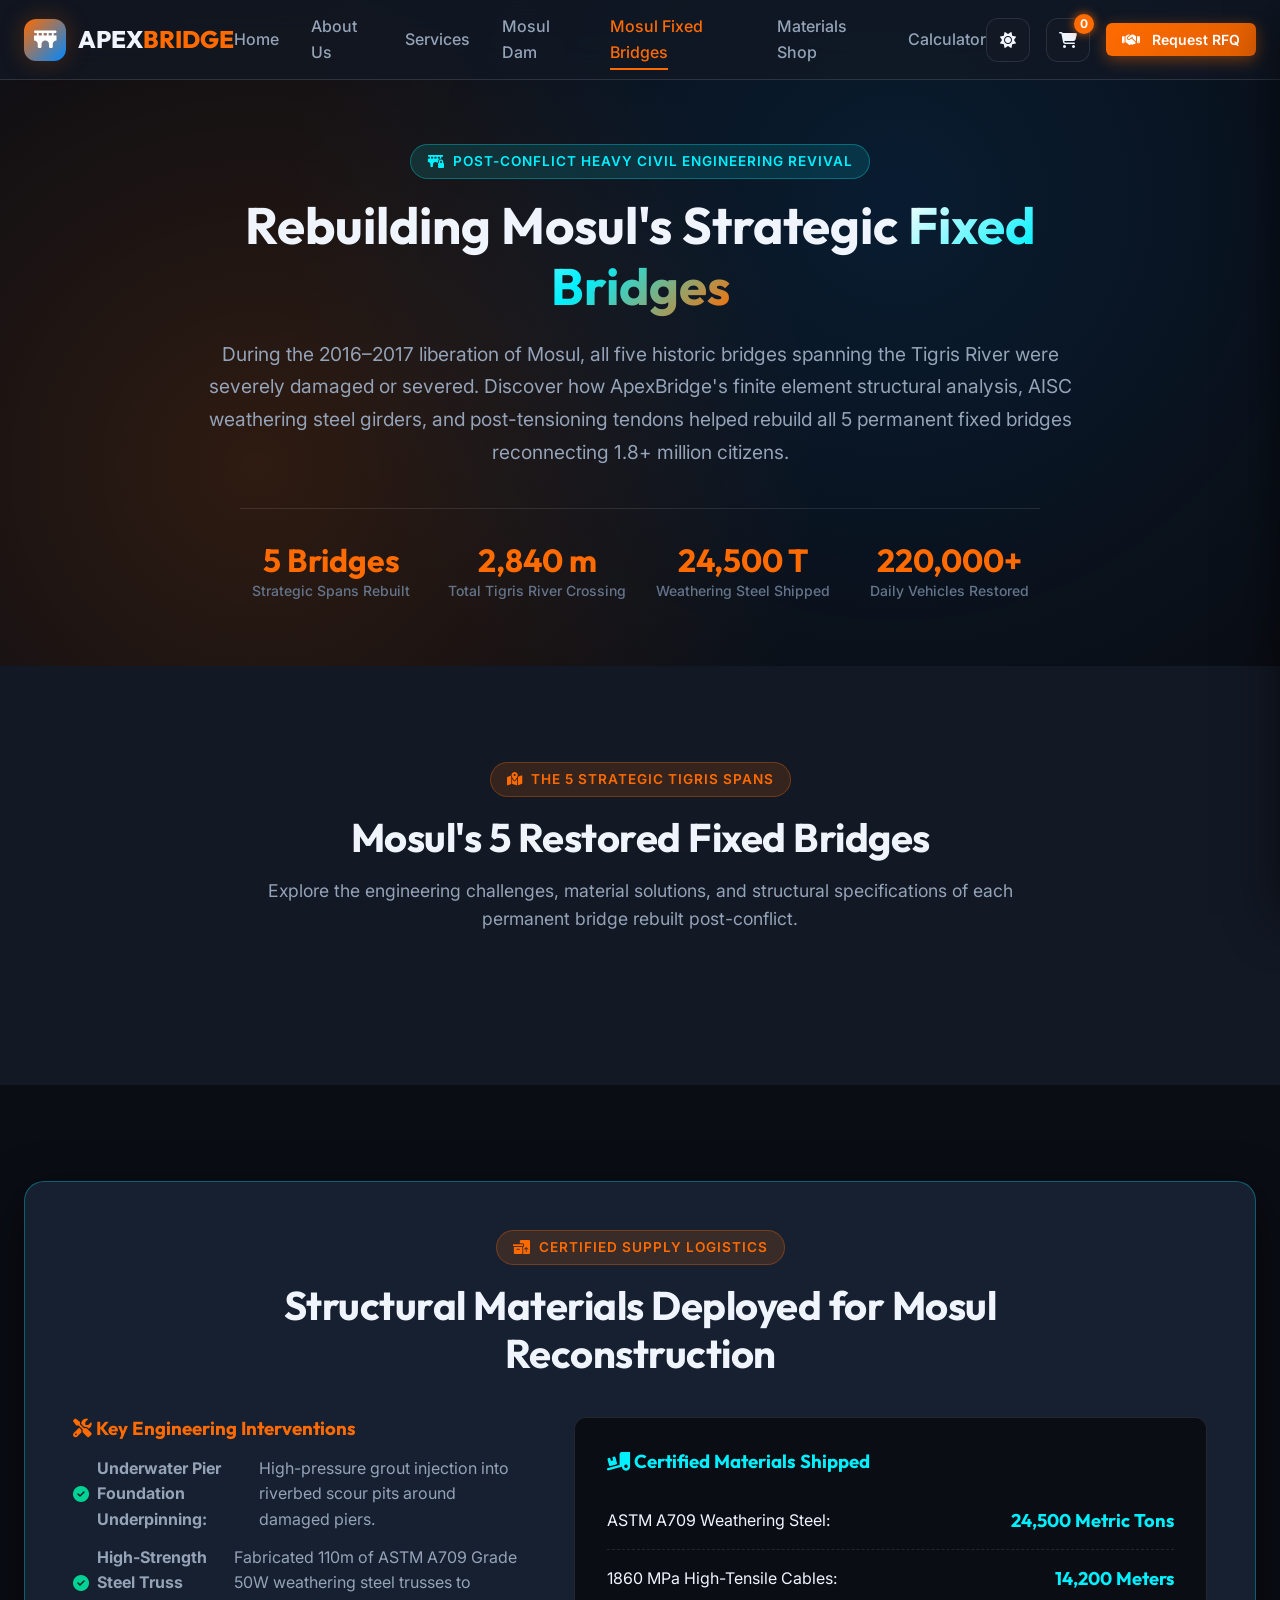
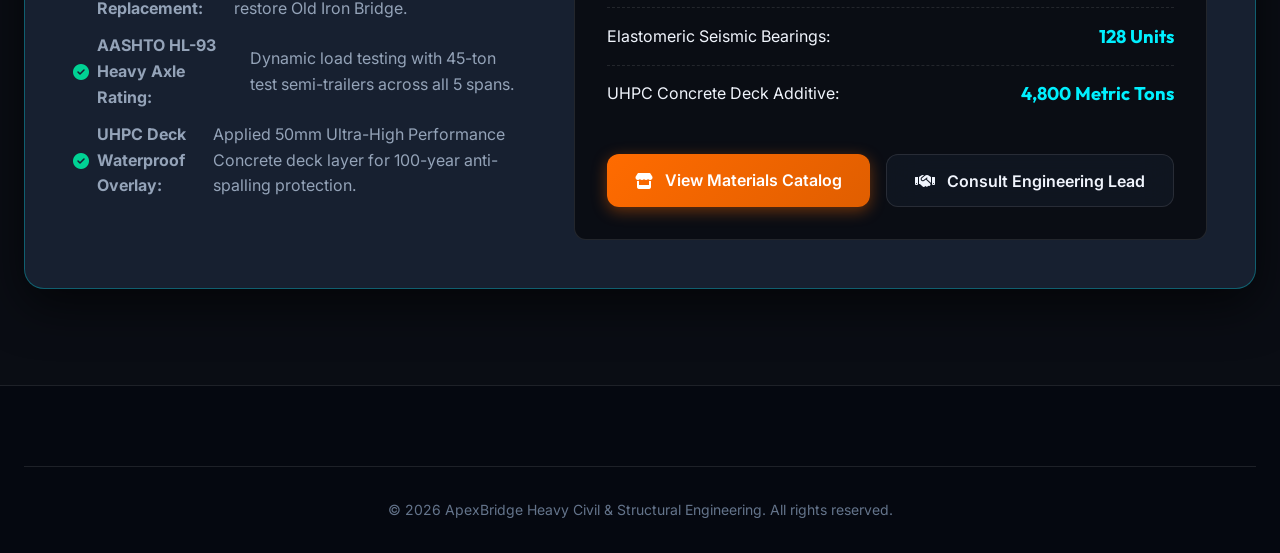
==== commit 8835eb44: "feat: add About Us page with company history, timeline, leadership team & certifications" ====
--- a/mosul-bridges.html
+++ b/mosul-bridges.html
@@ -24,6 +24,7 @@
 
       <ul class="nav-menu">
         <li><a href="index.html#home" class="nav-link">Home</a></li>
+        <li><a href="about.html" class="nav-link">About Us</a></li>
         <li><a href="index.html#services" class="nav-link">Services</a></li>
         <li><a href="index.html#mosul-dam" class="nav-link">Mosul Dam</a></li>
         <li><a href="mosul-bridges.html" class="nav-link active">Mosul Fixed Bridges</a></li>
